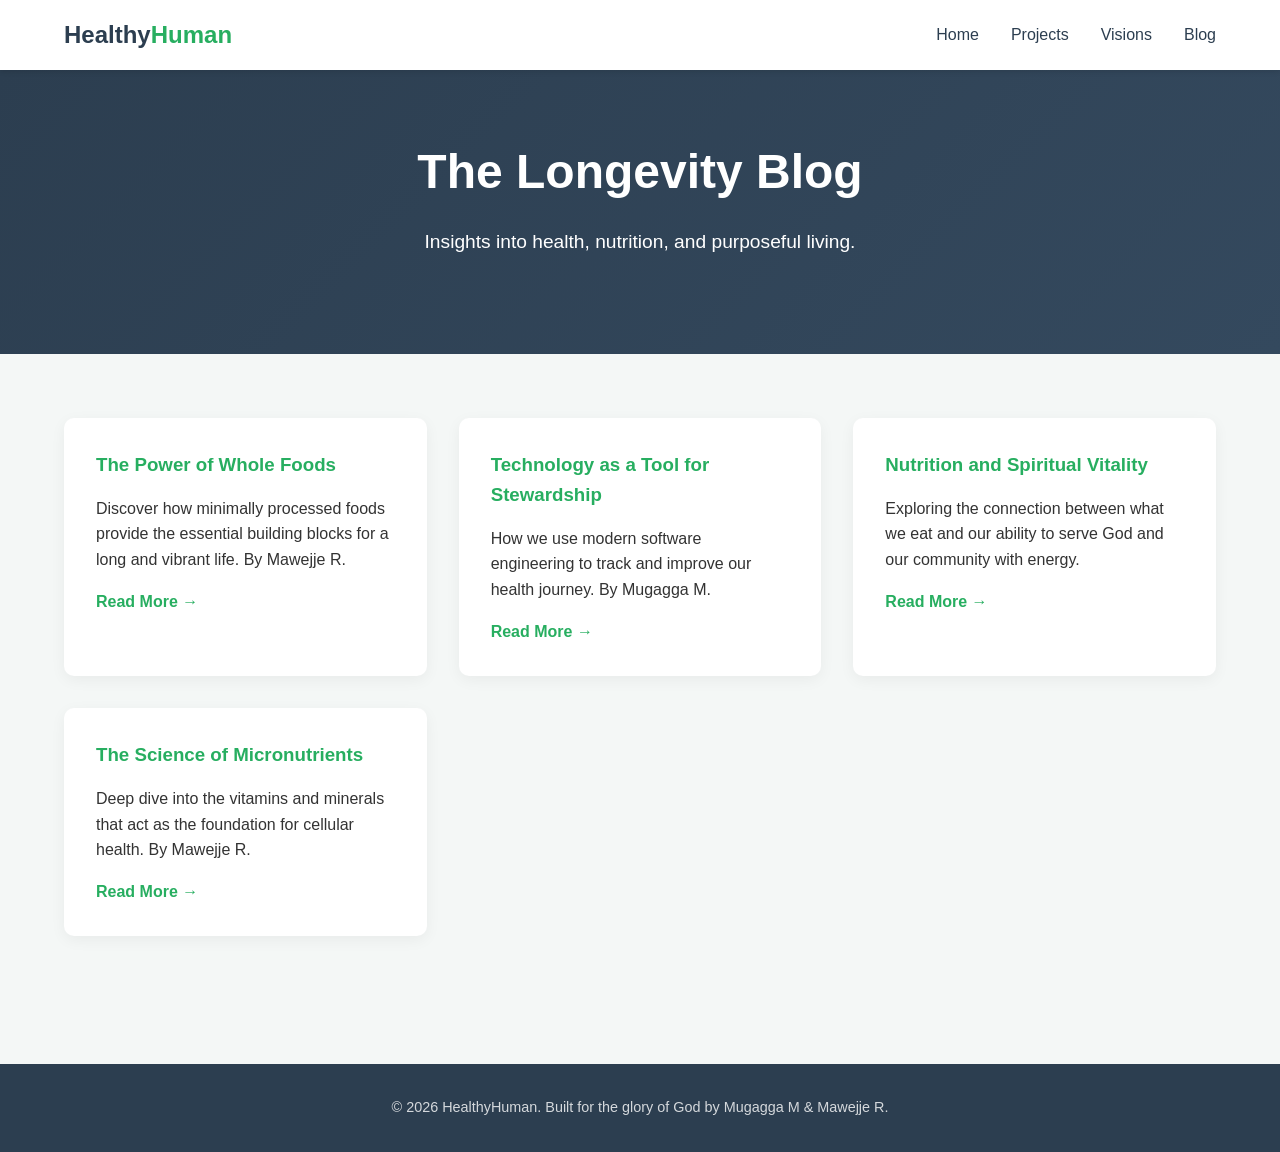
==== blog.html @ 06047023 "Initial rapid prototype: Home, Projects, Visions, and Blog pages" ====
<!DOCTYPE html>
<html lang="en">
<head>
    <meta charset="UTF-8">
    <meta name="viewport" content="width=device-width, initial-scale=1.0">
    <title>HealthyHuman | Blog</title>
    <link rel="stylesheet" href="style.css">
</head>
<body>
    <header>
        <div class="logo">Healthy<span>Human</span></div>
        <nav>
            <ul>
                <li><a href="index.html">Home</a></li>
                <li><a href="projects.html">Projects</a></li>
                <li><a href="visions.html">Visions</a></li>
                <li><a href="blog.html">Blog</a></li>
            </ul>
        </nav>
    </header>

    <main>
        <section class="hero">
            <h1>The Longevity Blog</h1>
            <p>Insights into health, nutrition, and purposeful living.</p>
        </section>

        <section id="blog-list">
            <div class="grid">
                <article class="card">
                    <h3>The Power of Whole Foods</h3>
                    <p>Discover how minimally processed foods provide the essential building blocks for a long and vibrant life. By Mawejje R.</p>
                    <a href="#" style="color: var(--accent-color); text-decoration: none; font-weight: bold; display: block; margin-top: 1rem;">Read More &rarr;</a>
                </article>
                <article class="card">
                    <h3>Technology as a Tool for Stewardship</h3>
                    <p>How we use modern software engineering to track and improve our health journey. By Mugagga M.</p>
                    <a href="#" style="color: var(--accent-color); text-decoration: none; font-weight: bold; display: block; margin-top: 1rem;">Read More &rarr;</a>
                </article>
                <article class="card">
                    <h3>Nutrition and Spiritual Vitality</h3>
                    <p>Exploring the connection between what we eat and our ability to serve God and our community with energy.</p>
                    <a href="#" style="color: var(--accent-color); text-decoration: none; font-weight: bold; display: block; margin-top: 1rem;">Read More &rarr;</a>
                </article>
                <article class="card">
                    <h3>The Science of Micronutrients</h3>
                    <p>Deep dive into the vitamins and minerals that act as the foundation for cellular health. By Mawejje R.</p>
                    <a href="#" style="color: var(--accent-color); text-decoration: none; font-weight: bold; display: block; margin-top: 1rem;">Read More &rarr;</a>
                </article>
            </div>
        </section>
    </main>

    <footer>
        <p>&copy; 2026 HealthyHuman. Built for the glory of God by Mugagga M & Mawejje R.</p>
    </footer>
</body>
</html>
---- style.css ----
:root {
    --primary-color: #2c3e50;
    --accent-color: #27ae60;
    --text-color: #333;
    --light-bg: #f4f7f6;
    --white: #ffffff;
    --font-main: 'Segoe UI', Tahoma, Geneva, Verdana, sans-serif;
}

* {
    margin: 0;
    padding: 0;
    box-sizing: border-box;
}

body {
    font-family: var(--font-main);
    line-height: 1.6;
    color: var(--text-color);
    background-color: var(--light-bg);
}

header {
    background-color: var(--white);
    padding: 1rem 5%;
    display: flex;
    justify-content: space-between;
    align-items: center;
    box-shadow: 0 2px 5px rgba(0,0,0,0.1);
    position: sticky;
    top: 0;
    z-index: 1000;
}

.logo {
    font-size: 1.5rem;
    font-weight: bold;
    color: var(--primary-color);
}

.logo span {
    color: var(--accent-color);
}

nav ul {
    display: flex;
    list-style: none;
}

nav ul li {
    margin-left: 2rem;
}

nav ul li a {
    text-decoration: none;
    color: var(--primary-color);
    font-weight: 500;
    transition: color 0.3s;
}

nav ul li a:hover {
    color: var(--accent-color);
}

.hero {
    padding: 4rem 5%;
    text-align: center;
    background: linear-gradient(135deg, #2c3e50 0%, #34495e 100%);
    color: var(--white);
}

.hero h1 {
    font-size: 3rem;
    margin-bottom: 1rem;
}

.hero p {
    font-size: 1.2rem;
    max-width: 800px;
    margin: 0 auto 2rem;
}

.btn {
    display: inline-block;
    padding: 0.8rem 2rem;
    background-color: var(--accent-color);
    color: var(--white);
    text-decoration: none;
    border-radius: 5px;
    transition: background 0.3s;
}

.btn:hover {
    background-color: #219150;
}

section {
    padding: 4rem 5%;
}

.section-title {
    text-align: center;
    margin-bottom: 3rem;
}

.section-title h2 {
    font-size: 2.5rem;
    color: var(--primary-color);
}

.section-title p {
    color: #666;
}

.grid {
    display: grid;
    grid-template-columns: repeat(auto-fit, minmax(300px, 1fr));
    gap: 2rem;
}

.card {
    background: var(--white);
    padding: 2rem;
    border-radius: 10px;
    box-shadow: 0 4px 15px rgba(0,0,0,0.05);
    transition: transform 0.3s;
}

.card:hover {
    transform: translateY(-5px);
}

.card h3 {
    margin-bottom: 1rem;
    color: var(--accent-color);
}

footer {
    background-color: var(--primary-color);
    color: var(--white);
    text-align: center;
    padding: 2rem 5%;
    margin-top: 4rem;
}

footer p {
    font-size: 0.9rem;
    opacity: 0.8;
}

@media (max-width: 768px) {
    header {
        flex-direction: column;
    }
    nav ul {
        margin-top: 1rem;
    }
    nav ul li {
        margin: 0 1rem;
    }
}
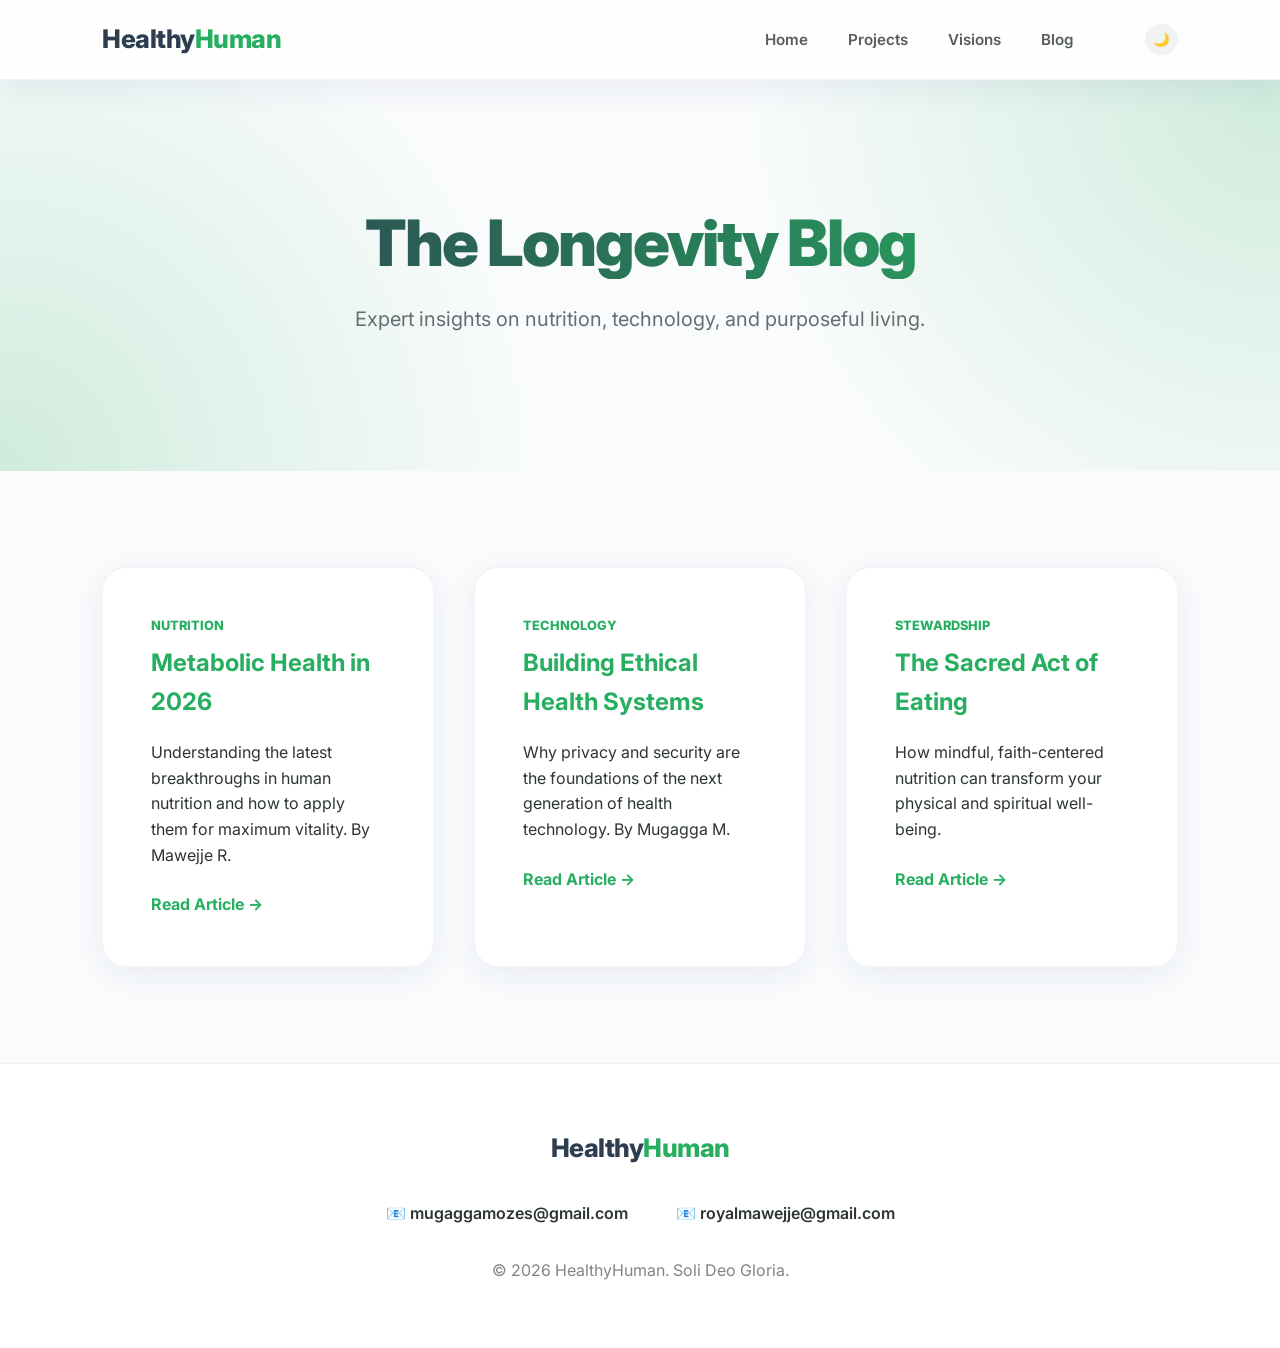
==== commit 1f56ae39: "Enhanced UI: Dark mode, glassmorphism, 2026 styling, and contact info" ====
--- a/blog.html
+++ b/blog.html
@@ -3,18 +3,20 @@
 <head>
     <meta charset="UTF-8">
     <meta name="viewport" content="width=device-width, initial-scale=1.0">
-    <title>HealthyHuman | Blog</title>
+    <title>HealthyHuman | Longevity Blog</title>
     <link rel="stylesheet" href="style.css">
+    <link href="https://fonts.googleapis.com/css2?family=Inter:wght@400;600;800&display=swap" rel="stylesheet">
 </head>
 <body>
     <header>
-        <div class="logo">Healthy<span>Human</span></div>
+        <a href="index.html" class="logo">Healthy<span>Human</span></a>
         <nav>
             <ul>
                 <li><a href="index.html">Home</a></li>
                 <li><a href="projects.html">Projects</a></li>
                 <li><a href="visions.html">Visions</a></li>
                 <li><a href="blog.html">Blog</a></li>
+                <li><button class="theme-toggle" aria-label="Toggle theme">🌙</button></li>
             </ul>
         </nav>
     </header>
@@ -22,37 +24,42 @@
     <main>
         <section class="hero">
             <h1>The Longevity Blog</h1>
-            <p>Insights into health, nutrition, and purposeful living.</p>
+            <p>Expert insights on nutrition, technology, and purposeful living.</p>
         </section>
 
         <section id="blog-list">
             <div class="grid">
                 <article class="card">
-                    <h3>The Power of Whole Foods</h3>
-                    <p>Discover how minimally processed foods provide the essential building blocks for a long and vibrant life. By Mawejje R.</p>
-                    <a href="#" style="color: var(--accent-color); text-decoration: none; font-weight: bold; display: block; margin-top: 1rem;">Read More &rarr;</a>
+                    <div style="font-size: 0.8rem; color: var(--accent); margin-bottom: 0.5rem; font-weight: 800; text-transform: uppercase;">Nutrition</div>
+                    <h3>Metabolic Health in 2026</h3>
+                    <p>Understanding the latest breakthroughs in human nutrition and how to apply them for maximum vitality. By Mawejje R.</p>
+                    <a href="#" style="color: var(--accent); text-decoration: none; font-weight: 700; display: inline-block; margin-top: 1.5rem;">Read Article &rarr;</a>
                 </article>
                 <article class="card">
-                    <h3>Technology as a Tool for Stewardship</h3>
-                    <p>How we use modern software engineering to track and improve our health journey. By Mugagga M.</p>
-                    <a href="#" style="color: var(--accent-color); text-decoration: none; font-weight: bold; display: block; margin-top: 1rem;">Read More &rarr;</a>
+                    <div style="font-size: 0.8rem; color: var(--accent); margin-bottom: 0.5rem; font-weight: 800; text-transform: uppercase;">Technology</div>
+                    <h3>Building Ethical Health Systems</h3>
+                    <p>Why privacy and security are the foundations of the next generation of health technology. By Mugagga M.</p>
+                    <a href="#" style="color: var(--accent); text-decoration: none; font-weight: 700; display: inline-block; margin-top: 1.5rem;">Read Article &rarr;</a>
                 </article>
                 <article class="card">
-                    <h3>Nutrition and Spiritual Vitality</h3>
-                    <p>Exploring the connection between what we eat and our ability to serve God and our community with energy.</p>
-                    <a href="#" style="color: var(--accent-color); text-decoration: none; font-weight: bold; display: block; margin-top: 1rem;">Read More &rarr;</a>
-                </article>
-                <article class="card">
-                    <h3>The Science of Micronutrients</h3>
-                    <p>Deep dive into the vitamins and minerals that act as the foundation for cellular health. By Mawejje R.</p>
-                    <a href="#" style="color: var(--accent-color); text-decoration: none; font-weight: bold; display: block; margin-top: 1rem;">Read More &rarr;</a>
+                    <div style="font-size: 0.8rem; color: var(--accent); margin-bottom: 0.5rem; font-weight: 800; text-transform: uppercase;">Stewardship</div>
+                    <h3>The Sacred Act of Eating</h3>
+                    <p>How mindful, faith-centered nutrition can transform your physical and spiritual well-being.</p>
+                    <a href="#" style="color: var(--accent); text-decoration: none; font-weight: 700; display: inline-block; margin-top: 1.5rem;">Read Article &rarr;</a>
                 </article>
             </div>
         </section>
     </main>
 
     <footer>
-        <p>&copy; 2026 HealthyHuman. Built for the glory of God by Mugagga M & Mawejje R.</p>
+        <div class="logo">Healthy<span>Human</span></div>
+        <div class="contact-info">
+            <a href="mailto:mugaggamozes@gmail.com" class="contact-link">📧 mugaggamozes@gmail.com</a>
+            <a href="mailto:royalmawejje@gmail.com" class="contact-link">📧 royalmawejje@gmail.com</a>
+        </div>
+        <p style="margin-top: 2rem; opacity: 0.6;">&copy; 2026 HealthyHuman. Soli Deo Gloria.</p>
     </footer>
+
+    <script src="script.js"></script>
 </body>
 </html>
--- a/style.css
+++ b/style.css
@@ -1,10 +1,31 @@
 :root {
-    --primary-color: #2c3e50;
-    --accent-color: #27ae60;
-    --text-color: #333;
-    --light-bg: #f4f7f6;
-    --white: #ffffff;
-    --font-main: 'Segoe UI', Tahoma, Geneva, Verdana, sans-serif;
+    /* Light Mode Palette */
+    --primary: #2c3e50;
+    --accent: #27ae60;
+    --accent-glow: rgba(39, 174, 96, 0.2);
+    --text: #2d3436;
+    --text-muted: #636e72;
+    --bg: #f9fbfc;
+    --card-bg: #ffffff;
+    --nav-bg: rgba(255, 255, 255, 0.8);
+    --border: rgba(0, 0, 0, 0.05);
+    --shadow: 0 8px 32px 0 rgba(31, 38, 135, 0.07);
+    --font-main: 'Inter', system-ui, -apple-system, sans-serif;
+    --transition: all 0.3s cubic-bezier(0.4, 0, 0.2, 1);
+}
+
+[data-theme="dark"] {
+    /* Dark Mode Palette - 2026 Aesthetic */
+    --primary: #ecf0f1;
+    --accent: #2ecc71;
+    --accent-glow: rgba(46, 204, 113, 0.2);
+    --text: #dfe6e9;
+    --text-muted: #b2bec3;
+    --bg: #0f172a;
+    --card-bg: #1e293b;
+    --nav-bg: rgba(15, 23, 42, 0.8);
+    --border: rgba(255, 255, 255, 0.05);
+    --shadow: 0 8px 32px 0 rgba(0, 0, 0, 0.3);
 }
 
 * {
@@ -13,149 +34,212 @@
     box-sizing: border-box;
 }
 
+html {
+    scroll-behavior: smooth;
+}
+
 body {
     font-family: var(--font-main);
     line-height: 1.6;
-    color: var(--text-color);
-    background-color: var(--light-bg);
-}
-
+    color: var(--text);
+    background-color: var(--bg);
+    transition: var(--transition);
+}
+
+/* Glassmorphism Header */
 header {
-    background-color: var(--white);
-    padding: 1rem 5%;
+    background-color: var(--nav-bg);
+    backdrop-filter: blur(12px);
+    -webkit-backdrop-filter: blur(12px);
+    padding: 1.2rem 8%;
     display: flex;
     justify-content: space-between;
     align-items: center;
-    box-shadow: 0 2px 5px rgba(0,0,0,0.1);
+    box-shadow: var(--shadow);
+    border-bottom: 1px solid var(--border);
     position: sticky;
     top: 0;
     z-index: 1000;
 }
 
 .logo {
-    font-size: 1.5rem;
-    font-weight: bold;
-    color: var(--primary-color);
+    font-size: 1.6rem;
+    font-weight: 800;
+    letter-spacing: -0.5px;
+    color: var(--primary);
+    text-decoration: none;
 }
 
 .logo span {
-    color: var(--accent-color);
-}
-
+    color: var(--accent);
+    position: relative;
+}
+
+/* Nav Improvements */
 nav ul {
     display: flex;
     list-style: none;
+    align-items: center;
 }
 
 nav ul li {
+    margin-left: 2.5rem;
+}
+
+nav ul li a {
+    text-decoration: none;
+    color: var(--text);
+    font-weight: 600;
+    font-size: 0.95rem;
+    transition: var(--transition);
+    opacity: 0.8;
+}
+
+nav ul li a:hover {
+    color: var(--accent);
+    opacity: 1;
+}
+
+/* Theme Toggle Button */
+.theme-toggle {
+    background: var(--border);
+    border: none;
+    padding: 0.5rem;
+    border-radius: 50%;
+    cursor: pointer;
+    display: flex;
+    align-items: center;
+    justify-content: center;
     margin-left: 2rem;
-}
-
-nav ul li a {
-    text-decoration: none;
-    color: var(--primary-color);
-    font-weight: 500;
-    transition: color 0.3s;
-}
-
-nav ul li a:hover {
-    color: var(--accent-color);
-}
-
+    color: var(--text);
+    transition: var(--transition);
+}
+
+.theme-toggle:hover {
+    background: var(--accent-glow);
+    color: var(--accent);
+}
+
+/* Hero Section Refinement */
 .hero {
-    padding: 4rem 5%;
+    padding: 8rem 8% 6rem;
     text-align: center;
-    background: linear-gradient(135deg, #2c3e50 0%, #34495e 100%);
-    color: var(--white);
+    background: radial-gradient(circle at top right, var(--accent-glow), transparent 40%),
+                radial-gradient(circle at bottom left, var(--accent-glow), transparent 40%);
 }
 
 .hero h1 {
-    font-size: 3rem;
-    margin-bottom: 1rem;
+    font-size: 4rem;
+    font-weight: 850;
+    line-height: 1.1;
+    margin-bottom: 1.5rem;
+    letter-spacing: -2px;
+    background: linear-gradient(to right, var(--primary), var(--accent));
+    -webkit-background-clip: text;
+    -webkit-text-fill-color: transparent;
 }
 
 .hero p {
-    font-size: 1.2rem;
-    max-width: 800px;
-    margin: 0 auto 2rem;
+    font-size: 1.25rem;
+    max-width: 700px;
+    margin: 0 auto 2.5rem;
+    color: var(--text-muted);
 }
 
 .btn {
     display: inline-block;
-    padding: 0.8rem 2rem;
-    background-color: var(--accent-color);
-    color: var(--white);
-    text-decoration: none;
-    border-radius: 5px;
-    transition: background 0.3s;
+    padding: 1rem 2.5rem;
+    background-color: var(--accent);
+    color: white;
+    text-decoration: none;
+    border-radius: 12px;
+    font-weight: 700;
+    box-shadow: 0 10px 20px -10px var(--accent);
+    transition: var(--transition);
 }
 
 .btn:hover {
-    background-color: #219150;
-}
-
+    transform: translateY(-2px);
+    box-shadow: 0 15px 30px -10px var(--accent);
+    filter: brightness(1.1);
+}
+
+/* Grid & Cards (Glassmorphism) */
 section {
-    padding: 4rem 5%;
+    padding: 6rem 8%;
 }
 
 .section-title {
-    text-align: center;
-    margin-bottom: 3rem;
+    margin-bottom: 4rem;
 }
 
 .section-title h2 {
-    font-size: 2.5rem;
-    color: var(--primary-color);
-}
-
-.section-title p {
-    color: #666;
+    font-size: 2.8rem;
+    font-weight: 800;
+    letter-spacing: -1px;
+    margin-bottom: 1rem;
 }
 
 .grid {
     display: grid;
-    grid-template-columns: repeat(auto-fit, minmax(300px, 1fr));
-    gap: 2rem;
+    grid-template-columns: repeat(auto-fit, minmax(320px, 1fr));
+    gap: 2.5rem;
 }
 
 .card {
-    background: var(--white);
-    padding: 2rem;
-    border-radius: 10px;
-    box-shadow: 0 4px 15px rgba(0,0,0,0.05);
-    transition: transform 0.3s;
+    background: var(--card-bg);
+    padding: 3rem;
+    border-radius: 24px;
+    border: 1px solid var(--border);
+    box-shadow: var(--shadow);
+    transition: var(--transition);
+    position: relative;
+    overflow: hidden;
 }
 
 .card:hover {
-    transform: translateY(-5px);
+    transform: translateY(-10px);
+    border-color: var(--accent);
 }
 
 .card h3 {
-    margin-bottom: 1rem;
-    color: var(--accent-color);
-}
-
+    font-size: 1.5rem;
+    margin-bottom: 1.2rem;
+    color: var(--accent);
+}
+
+/* Footer & Contact */
 footer {
-    background-color: var(--primary-color);
-    color: var(--white);
+    background-color: var(--card-bg);
+    border-top: 1px solid var(--border);
+    padding: 4rem 8%;
     text-align: center;
-    padding: 2rem 5%;
-    margin-top: 4rem;
-}
-
-footer p {
-    font-size: 0.9rem;
-    opacity: 0.8;
+}
+
+.contact-info {
+    margin: 2rem 0;
+    display: flex;
+    justify-content: center;
+    gap: 3rem;
+    flex-wrap: wrap;
+}
+
+.contact-link {
+    color: var(--text);
+    text-decoration: none;
+    font-weight: 600;
+    display: flex;
+    align-items: center;
+    gap: 0.5rem;
+    transition: var(--transition);
+}
+
+.contact-link:hover {
+    color: var(--accent);
 }
 
 @media (max-width: 768px) {
-    header {
-        flex-direction: column;
-    }
-    nav ul {
-        margin-top: 1rem;
-    }
-    nav ul li {
-        margin: 0 1rem;
-    }
-}
+    .hero h1 { font-size: 2.5rem; }
+    header { padding: 1rem 5%; }
+    nav ul li { margin-left: 1rem; }
+}
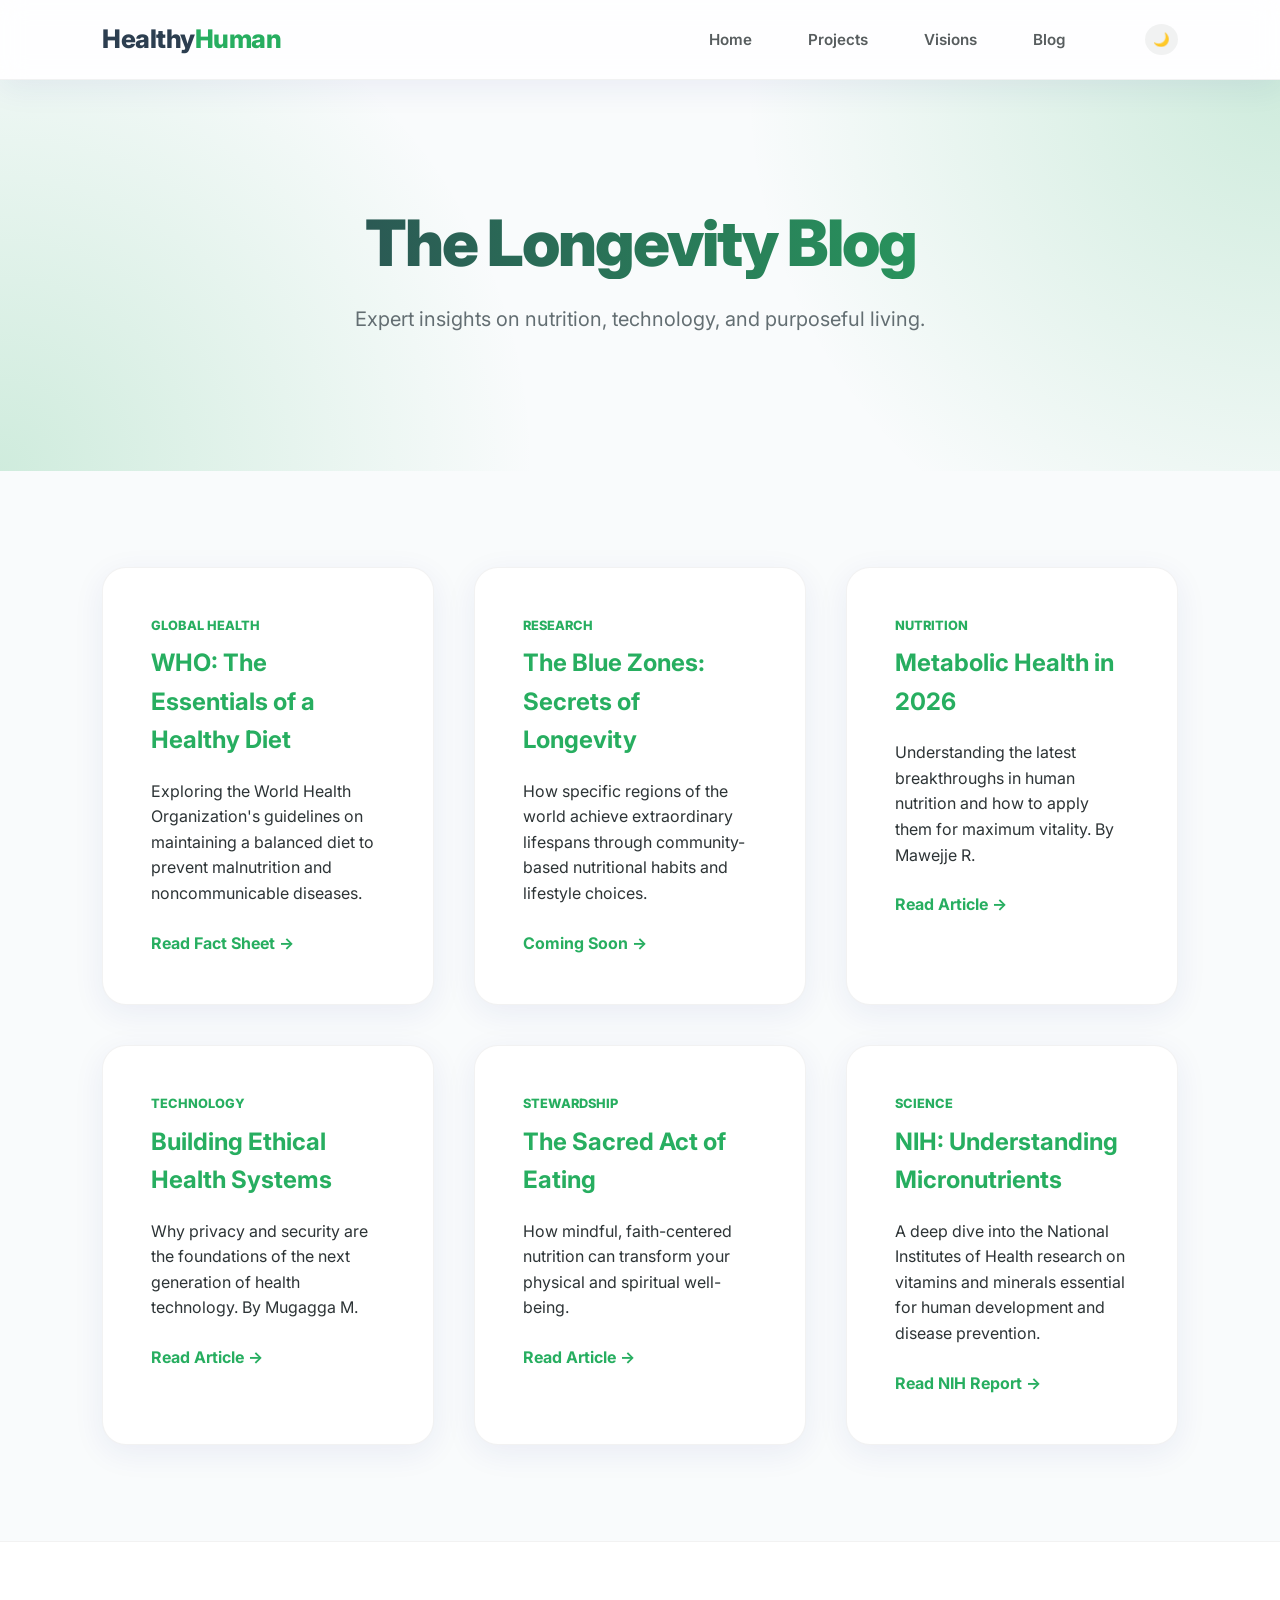
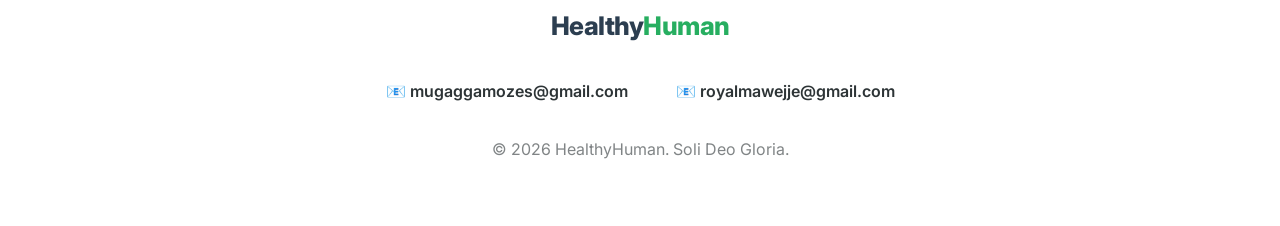
==== commit 32ed6d57: "Fix navigation, integrate Open Food Facts API, and expand blog content" ====
--- a/blog.html
+++ b/blog.html
@@ -30,6 +30,18 @@
         <section id="blog-list">
             <div class="grid">
                 <article class="card">
+                    <div style="font-size: 0.8rem; color: var(--accent); margin-bottom: 0.5rem; font-weight: 800; text-transform: uppercase;">Global Health</div>
+                    <h3>WHO: The Essentials of a Healthy Diet</h3>
+                    <p>Exploring the World Health Organization's guidelines on maintaining a balanced diet to prevent malnutrition and noncommunicable diseases.</p>
+                    <a href="https://www.who.int/news-room/fact-sheets/detail/healthy-diet" target="_blank" style="color: var(--accent); text-decoration: none; font-weight: 700; display: inline-block; margin-top: 1.5rem;">Read Fact Sheet &rarr;</a>
+                </article>
+                <article class="card">
+                    <div style="font-size: 0.8rem; color: var(--accent); margin-bottom: 0.5rem; font-weight: 800; text-transform: uppercase;">Research</div>
+                    <h3>The Blue Zones: Secrets of Longevity</h3>
+                    <p>How specific regions of the world achieve extraordinary lifespans through community-based nutritional habits and lifestyle choices.</p>
+                    <a href="#" style="color: var(--accent); text-decoration: none; font-weight: 700; display: inline-block; margin-top: 1.5rem;">Coming Soon &rarr;</a>
+                </article>
+                <article class="card">
                     <div style="font-size: 0.8rem; color: var(--accent); margin-bottom: 0.5rem; font-weight: 800; text-transform: uppercase;">Nutrition</div>
                     <h3>Metabolic Health in 2026</h3>
                     <p>Understanding the latest breakthroughs in human nutrition and how to apply them for maximum vitality. By Mawejje R.</p>
@@ -47,6 +59,12 @@
                     <p>How mindful, faith-centered nutrition can transform your physical and spiritual well-being.</p>
                     <a href="#" style="color: var(--accent); text-decoration: none; font-weight: 700; display: inline-block; margin-top: 1.5rem;">Read Article &rarr;</a>
                 </article>
+                <article class="card">
+                    <div style="font-size: 0.8rem; color: var(--accent); margin-bottom: 0.5rem; font-weight: 800; text-transform: uppercase;">Science</div>
+                    <h3>NIH: Understanding Micronutrients</h3>
+                    <p>A deep dive into the National Institutes of Health research on vitamins and minerals essential for human development and disease prevention.</p>
+                    <a href="https://www.nia.nih.gov/health/vitamins-and-minerals-older-adults" target="_blank" style="color: var(--accent); text-decoration: none; font-weight: 700; display: inline-block; margin-top: 1.5rem;">Read NIH Report &rarr;</a>
+                </article>
             </div>
         </section>
     </main>
--- a/style.css
+++ b/style.css
@@ -59,7 +59,8 @@
     border-bottom: 1px solid var(--border);
     position: sticky;
     top: 0;
-    z-index: 1000;
+    z-index: 9999; /* Maximize visibility */
+    pointer-events: auto;
 }
 
 .logo {
@@ -68,6 +69,7 @@
     letter-spacing: -0.5px;
     color: var(--primary);
     text-decoration: none;
+    z-index: 10000;
 }
 
 .logo span {
@@ -76,6 +78,10 @@
 }
 
 /* Nav Improvements */
+nav {
+    z-index: 10000;
+}
+
 nav ul {
     display: flex;
     list-style: none;
@@ -93,11 +99,14 @@
     font-size: 0.95rem;
     transition: var(--transition);
     opacity: 0.8;
+    padding: 0.5rem; /* Better hit target */
+    display: inline-block;
 }
 
 nav ul li a:hover {
     color: var(--accent);
     opacity: 1;
+    transform: translateY(-1px);
 }
 
 /* Theme Toggle Button */
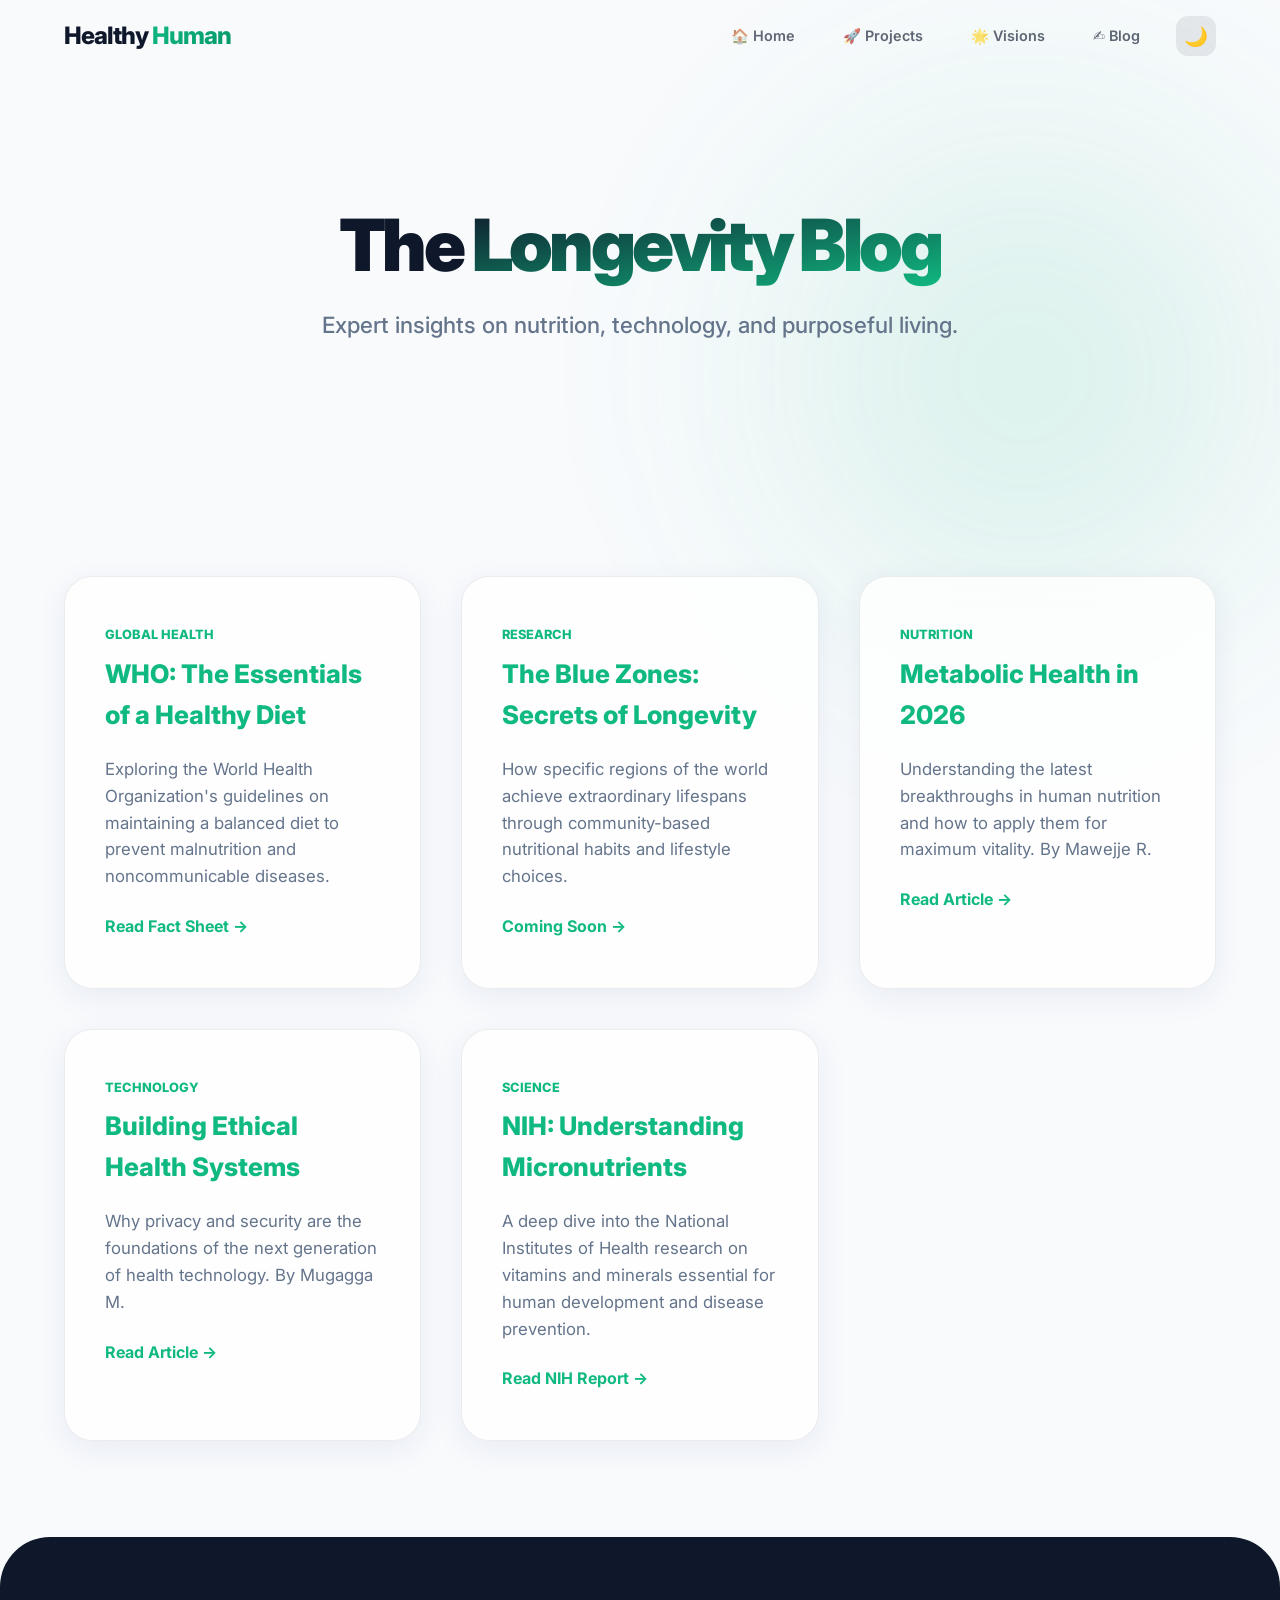
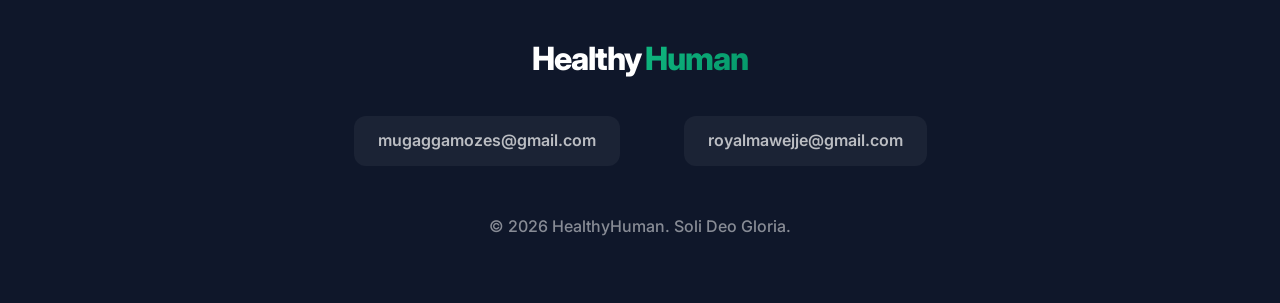
==== commit 4c9f05d2: "Restore and elevate high-end 2026 design with mobile responsiveness" ====
--- a/blog.html
+++ b/blog.html
@@ -8,14 +8,14 @@
     <link href="https://fonts.googleapis.com/css2?family=Inter:wght@400;600;800&display=swap" rel="stylesheet">
 </head>
 <body>
-    <header>
+    <header id="main-header">
         <a href="index.html" class="logo">Healthy<span>Human</span></a>
         <nav>
             <ul>
-                <li><a href="index.html">Home</a></li>
-                <li><a href="projects.html">Projects</a></li>
-                <li><a href="visions.html">Visions</a></li>
-                <li><a href="blog.html">Blog</a></li>
+                <li><a href="index.html">🏠 Home</a></li>
+                <li><a href="projects.html">🚀 Projects</a></li>
+                <li><a href="visions.html">🌟 Visions</a></li>
+                <li><a href="blog.html">✍️ Blog</a></li>
                 <li><button class="theme-toggle" aria-label="Toggle theme">🌙</button></li>
             </ul>
         </nav>
@@ -23,43 +23,37 @@
 
     <main>
         <section class="hero">
-            <h1>The Longevity Blog</h1>
+            <h1>The <span>Longevity Blog</span></h1>
             <p>Expert insights on nutrition, technology, and purposeful living.</p>
         </section>
 
         <section id="blog-list">
             <div class="grid">
-                <article class="card">
+                <article class="card glass">
                     <div style="font-size: 0.8rem; color: var(--accent); margin-bottom: 0.5rem; font-weight: 800; text-transform: uppercase;">Global Health</div>
                     <h3>WHO: The Essentials of a Healthy Diet</h3>
                     <p>Exploring the World Health Organization's guidelines on maintaining a balanced diet to prevent malnutrition and noncommunicable diseases.</p>
                     <a href="https://www.who.int/news-room/fact-sheets/detail/healthy-diet" target="_blank" style="color: var(--accent); text-decoration: none; font-weight: 700; display: inline-block; margin-top: 1.5rem;">Read Fact Sheet &rarr;</a>
                 </article>
-                <article class="card">
+                <article class="card glass">
                     <div style="font-size: 0.8rem; color: var(--accent); margin-bottom: 0.5rem; font-weight: 800; text-transform: uppercase;">Research</div>
                     <h3>The Blue Zones: Secrets of Longevity</h3>
                     <p>How specific regions of the world achieve extraordinary lifespans through community-based nutritional habits and lifestyle choices.</p>
                     <a href="#" style="color: var(--accent); text-decoration: none; font-weight: 700; display: inline-block; margin-top: 1.5rem;">Coming Soon &rarr;</a>
                 </article>
-                <article class="card">
+                <article class="card glass">
                     <div style="font-size: 0.8rem; color: var(--accent); margin-bottom: 0.5rem; font-weight: 800; text-transform: uppercase;">Nutrition</div>
                     <h3>Metabolic Health in 2026</h3>
                     <p>Understanding the latest breakthroughs in human nutrition and how to apply them for maximum vitality. By Mawejje R.</p>
                     <a href="#" style="color: var(--accent); text-decoration: none; font-weight: 700; display: inline-block; margin-top: 1.5rem;">Read Article &rarr;</a>
                 </article>
-                <article class="card">
+                <article class="card glass">
                     <div style="font-size: 0.8rem; color: var(--accent); margin-bottom: 0.5rem; font-weight: 800; text-transform: uppercase;">Technology</div>
                     <h3>Building Ethical Health Systems</h3>
                     <p>Why privacy and security are the foundations of the next generation of health technology. By Mugagga M.</p>
                     <a href="#" style="color: var(--accent); text-decoration: none; font-weight: 700; display: inline-block; margin-top: 1.5rem;">Read Article &rarr;</a>
                 </article>
-                <article class="card">
-                    <div style="font-size: 0.8rem; color: var(--accent); margin-bottom: 0.5rem; font-weight: 800; text-transform: uppercase;">Stewardship</div>
-                    <h3>The Sacred Act of Eating</h3>
-                    <p>How mindful, faith-centered nutrition can transform your physical and spiritual well-being.</p>
-                    <a href="#" style="color: var(--accent); text-decoration: none; font-weight: 700; display: inline-block; margin-top: 1.5rem;">Read Article &rarr;</a>
-                </article>
-                <article class="card">
+                <article class="card glass">
                     <div style="font-size: 0.8rem; color: var(--accent); margin-bottom: 0.5rem; font-weight: 800; text-transform: uppercase;">Science</div>
                     <h3>NIH: Understanding Micronutrients</h3>
                     <p>A deep dive into the National Institutes of Health research on vitamins and minerals essential for human development and disease prevention.</p>
@@ -70,12 +64,12 @@
     </main>
 
     <footer>
-        <div class="logo">Healthy<span>Human</span></div>
+        <a href="index.html" class="logo">Healthy<span>Human</span></a>
         <div class="contact-info">
-            <a href="mailto:mugaggamozes@gmail.com" class="contact-link">📧 mugaggamozes@gmail.com</a>
-            <a href="mailto:royalmawejje@gmail.com" class="contact-link">📧 royalmawejje@gmail.com</a>
+            <a href="mailto:mugaggamozes@gmail.com" class="contact-link">mugaggamozes@gmail.com</a>
+            <a href="mailto:royalmawejje@gmail.com" class="contact-link">royalmawejje@gmail.com</a>
         </div>
-        <p style="margin-top: 2rem; opacity: 0.6;">&copy; 2026 HealthyHuman. Soli Deo Gloria.</p>
+        <p style="opacity: 0.5; font-weight: 500;">&copy; 2026 HealthyHuman. Soli Deo Gloria.</p>
     </footer>
 
     <script src="script.js"></script>
--- a/style.css
+++ b/style.css
@@ -1,31 +1,36 @@
 :root {
-    /* Light Mode Palette */
-    --primary: #2c3e50;
-    --accent: #27ae60;
-    --accent-glow: rgba(39, 174, 96, 0.2);
-    --text: #2d3436;
-    --text-muted: #636e72;
-    --bg: #f9fbfc;
-    --card-bg: #ffffff;
-    --nav-bg: rgba(255, 255, 255, 0.8);
-    --border: rgba(0, 0, 0, 0.05);
-    --shadow: 0 8px 32px 0 rgba(31, 38, 135, 0.07);
+    /* High-End Palette */
+    --primary: #0f172a;
+    --accent: #10b981;
+    --accent-dark: #059669;
+    --accent-glow: rgba(16, 185, 129, 0.15);
+    --text: #1e293b;
+    --text-muted: #64748b;
+    --bg: #f8fafc;
+    --card-bg: rgba(255, 255, 255, 0.8);
+    --nav-bg: rgba(255, 255, 255, 0.7);
+    --border: rgba(15, 23, 42, 0.08);
+    --shadow-sm: 0 1px 2px 0 rgba(0, 0, 0, 0.05);
+    --shadow-md: 0 4px 6px -1px rgba(0, 0, 0, 0.1), 0 2px 4px -1px rgba(0, 0, 0, 0.06);
+    --shadow-lg: 0 20px 25px -5px rgba(0, 0, 0, 0.1), 0 10px 10px -5px rgba(0, 0, 0, 0.04);
+    --shadow-glass: 0 8px 32px 0 rgba(31, 38, 135, 0.07);
+    
     --font-main: 'Inter', system-ui, -apple-system, sans-serif;
-    --transition: all 0.3s cubic-bezier(0.4, 0, 0.2, 1);
+    --transition: all 0.4s cubic-bezier(0.4, 0, 0.2, 1);
 }
 
 [data-theme="dark"] {
-    /* Dark Mode Palette - 2026 Aesthetic */
-    --primary: #ecf0f1;
-    --accent: #2ecc71;
-    --accent-glow: rgba(46, 204, 113, 0.2);
-    --text: #dfe6e9;
-    --text-muted: #b2bec3;
-    --bg: #0f172a;
-    --card-bg: #1e293b;
-    --nav-bg: rgba(15, 23, 42, 0.8);
-    --border: rgba(255, 255, 255, 0.05);
-    --shadow: 0 8px 32px 0 rgba(0, 0, 0, 0.3);
+    --primary: #f8fafc;
+    --accent: #34d399;
+    --accent-dark: #10b981;
+    --accent-glow: rgba(52, 211, 153, 0.15);
+    --text: #f1f5f9;
+    --text-muted: #94a3b8;
+    --bg: #020617;
+    --card-bg: rgba(30, 41, 59, 0.7);
+    --nav-bg: rgba(2, 6, 23, 0.7);
+    --border: rgba(248, 250, 252, 0.1);
+    --shadow-glass: 0 8px 32px 0 rgba(0, 0, 0, 0.4);
 }
 
 * {
@@ -36,6 +41,7 @@
 
 html {
     scroll-behavior: smooth;
+    font-size: 16px;
 }
 
 body {
@@ -43,212 +49,366 @@
     line-height: 1.6;
     color: var(--text);
     background-color: var(--bg);
-    transition: var(--transition);
-}
-
-/* Glassmorphism Header */
+    transition: background-color 0.5s ease;
+    overflow-x: hidden;
+}
+
+/* Glassmorphism Utilities */
+.glass {
+    backdrop-filter: blur(16px);
+    -webkit-backdrop-filter: blur(16px);
+    background: var(--card-bg);
+    border: 1px solid var(--border);
+    box-shadow: var(--shadow-glass);
+}
+
+/* --- Header & Navigation --- */
 header {
-    background-color: var(--nav-bg);
-    backdrop-filter: blur(12px);
-    -webkit-backdrop-filter: blur(12px);
-    padding: 1.2rem 8%;
+    position: sticky;
+    top: 0;
+    width: 100%;
+    z-index: 1000;
+    padding: 1rem 5%;
     display: flex;
     justify-content: space-between;
     align-items: center;
-    box-shadow: var(--shadow);
+    transition: var(--transition);
+}
+
+header.scrolled {
+    padding: 0.75rem 5%;
+    background-color: var(--nav-bg);
+    backdrop-filter: blur(20px);
     border-bottom: 1px solid var(--border);
-    position: sticky;
-    top: 0;
-    z-index: 9999; /* Maximize visibility */
-    pointer-events: auto;
 }
 
 .logo {
-    font-size: 1.6rem;
+    font-size: 1.5rem;
     font-weight: 800;
-    letter-spacing: -0.5px;
+    letter-spacing: -1px;
     color: var(--primary);
     text-decoration: none;
-    z-index: 10000;
+    display: flex;
+    align-items: center;
+    gap: 0.25rem;
 }
 
 .logo span {
     color: var(--accent);
-    position: relative;
-}
-
-/* Nav Improvements */
-nav {
-    z-index: 10000;
+    background: linear-gradient(135deg, var(--accent), var(--accent-dark));
+    -webkit-background-clip: text;
+    -webkit-text-fill-color: transparent;
 }
 
 nav ul {
     display: flex;
     list-style: none;
     align-items: center;
-}
-
-nav ul li {
-    margin-left: 2.5rem;
+    gap: 1.5rem;
 }
 
 nav ul li a {
     text-decoration: none;
     color: var(--text);
     font-weight: 600;
-    font-size: 0.95rem;
-    transition: var(--transition);
-    opacity: 0.8;
-    padding: 0.5rem; /* Better hit target */
-    display: inline-block;
+    font-size: 0.9rem;
+    opacity: 0.7;
+    transition: var(--transition);
+    padding: 0.5rem 0.75rem;
+    border-radius: 8px;
 }
 
 nav ul li a:hover {
+    opacity: 1;
+    background: var(--accent-glow);
     color: var(--accent);
-    opacity: 1;
-    transform: translateY(-1px);
-}
-
-/* Theme Toggle Button */
+}
+
 .theme-toggle {
     background: var(--border);
     border: none;
-    padding: 0.5rem;
-    border-radius: 50%;
+    width: 40px;
+    height: 40px;
+    border-radius: 12px;
     cursor: pointer;
     display: flex;
     align-items: center;
     justify-content: center;
-    margin-left: 2rem;
+    font-size: 1.2rem;
+    transition: var(--transition);
     color: var(--text);
-    transition: var(--transition);
 }
 
 .theme-toggle:hover {
+    transform: rotate(15deg) scale(1.1);
+    background: var(--accent-glow);
+}
+
+/* --- Hero Section --- */
+.hero {
+    padding: clamp(6rem, 15vh, 10rem) 5% clamp(4rem, 10vh, 6rem);
+    text-align: center;
+    position: relative;
+}
+
+.hero::before {
+    content: '';
+    position: absolute;
+    top: -20%;
+    right: -10%;
+    width: 60vw;
+    height: 60vw;
+    background: radial-gradient(circle, var(--accent-glow) 0%, transparent 70%);
+    z-index: -1;
+    filter: blur(80px);
+}
+
+.hero h1 {
+    font-size: clamp(2.5rem, 8vw, 4.5rem);
+    font-weight: 900;
+    line-height: 1.05;
+    margin-bottom: 1.5rem;
+    letter-spacing: -0.05em;
+    color: var(--primary);
+}
+
+.hero h1 span {
+    background: linear-gradient(to bottom right, var(--primary), var(--accent));
+    -webkit-background-clip: text;
+    -webkit-text-fill-color: transparent;
+}
+
+.hero p {
+    font-size: clamp(1.1rem, 3vw, 1.4rem);
+    max-width: 800px;
+    margin: 0 auto 3rem;
+    color: var(--text-muted);
+    font-weight: 500;
+}
+
+.btn-group {
+    display: flex;
+    gap: 1rem;
+    justify-content: center;
+    flex-wrap: wrap;
+}
+
+.btn {
+    padding: 1rem 2.5rem;
+    border-radius: 14px;
+    text-decoration: none;
+    font-weight: 700;
+    font-size: 1rem;
+    transition: var(--transition);
+    display: inline-flex;
+    align-items: center;
+    gap: 0.5rem;
+}
+
+.btn-primary {
+    background: var(--accent);
+    color: white;
+    box-shadow: 0 10px 20px -5px var(--accent-glow);
+}
+
+.btn-primary:hover {
+    transform: translateY(-3px);
+    box-shadow: 0 15px 30px -5px var(--accent-glow);
+    filter: brightness(1.1);
+}
+
+.btn-secondary {
+    background: var(--border);
+    color: var(--text);
+}
+
+.btn-secondary:hover {
     background: var(--accent-glow);
     color: var(--accent);
-}
-
-/* Hero Section Refinement */
-.hero {
-    padding: 8rem 8% 6rem;
+    transform: translateY(-3px);
+}
+
+/* --- Content Sections --- */
+section {
+    padding: 6rem 5%;
+}
+
+.section-title {
     text-align: center;
-    background: radial-gradient(circle at top right, var(--accent-glow), transparent 40%),
-                radial-gradient(circle at bottom left, var(--accent-glow), transparent 40%);
-}
-
-.hero h1 {
-    font-size: 4rem;
+    margin-bottom: 5rem;
+}
+
+.section-title h2 {
+    font-size: clamp(2rem, 5vw, 3rem);
     font-weight: 850;
-    line-height: 1.1;
-    margin-bottom: 1.5rem;
-    letter-spacing: -2px;
-    background: linear-gradient(to right, var(--primary), var(--accent));
-    -webkit-background-clip: text;
-    -webkit-text-fill-color: transparent;
-}
-
-.hero p {
-    font-size: 1.25rem;
-    max-width: 700px;
-    margin: 0 auto 2.5rem;
+    letter-spacing: -0.03em;
+    margin-bottom: 1rem;
+    color: var(--primary);
+}
+
+.section-title p {
     color: var(--text-muted);
-}
-
-.btn {
-    display: inline-block;
-    padding: 1rem 2.5rem;
-    background-color: var(--accent);
-    color: white;
-    text-decoration: none;
-    border-radius: 12px;
-    font-weight: 700;
-    box-shadow: 0 10px 20px -10px var(--accent);
-    transition: var(--transition);
-}
-
-.btn:hover {
-    transform: translateY(-2px);
-    box-shadow: 0 15px 30px -10px var(--accent);
-    filter: brightness(1.1);
-}
-
-/* Grid & Cards (Glassmorphism) */
-section {
-    padding: 6rem 8%;
-}
-
-.section-title {
-    margin-bottom: 4rem;
-}
-
-.section-title h2 {
-    font-size: 2.8rem;
-    font-weight: 800;
-    letter-spacing: -1px;
-    margin-bottom: 1rem;
+    font-size: 1.1rem;
+    font-weight: 500;
 }
 
 .grid {
     display: grid;
-    grid-template-columns: repeat(auto-fit, minmax(320px, 1fr));
+    grid-template-columns: repeat(auto-fit, minmax(300px, 1fr));
     gap: 2.5rem;
 }
 
 .card {
-    background: var(--card-bg);
-    padding: 3rem;
-    border-radius: 24px;
-    border: 1px solid var(--border);
-    box-shadow: var(--shadow);
-    transition: var(--transition);
-    position: relative;
-    overflow: hidden;
+    padding: 3rem 2.5rem;
+    border-radius: 28px;
+    transition: var(--transition);
+    display: flex;
+    flex-direction: column;
+    height: 100%;
 }
 
 .card:hover {
-    transform: translateY(-10px);
+    transform: translateY(-12px) scale(1.02);
     border-color: var(--accent);
+    box-shadow: 0 30px 60px -12px rgba(0, 0, 0, 0.15);
 }
 
 .card h3 {
-    font-size: 1.5rem;
-    margin-bottom: 1.2rem;
+    font-size: 1.6rem;
+    font-weight: 800;
+    margin-bottom: 1.25rem;
     color: var(--accent);
 }
 
-/* Footer & Contact */
+.card p {
+    color: var(--text-muted);
+    font-size: 1.05rem;
+}
+
+/* --- Nutrition Search Special Design --- */
+#nutrition-search .card {
+    max-width: 800px;
+    margin: 0 auto;
+    background: linear-gradient(135deg, var(--card-bg), var(--bg));
+}
+
+.search-container {
+    display: flex;
+    gap: 1rem;
+    background: var(--bg);
+    padding: 0.5rem;
+    border-radius: 18px;
+    border: 2px solid var(--border);
+    transition: var(--transition);
+}
+
+.search-container:focus-within {
+    border-color: var(--accent);
+    box-shadow: 0 0 0 4px var(--accent-glow);
+}
+
+.search-container input {
+    flex: 1;
+    background: transparent;
+    border: none;
+    padding: 0.75rem 1rem;
+    color: var(--text);
+    font-size: 1rem;
+    font-weight: 500;
+    outline: none;
+}
+
+/* --- Footer --- */
 footer {
-    background-color: var(--card-bg);
-    border-top: 1px solid var(--border);
-    padding: 4rem 8%;
+    padding: 6rem 5% 4rem;
+    background: var(--primary);
+    color: white;
+    border-radius: 50px 50px 0 0;
     text-align: center;
 }
 
+footer .logo { color: white; justify-content: center; margin-bottom: 2rem; font-size: 2rem; }
+
 .contact-info {
-    margin: 2rem 0;
     display: flex;
     justify-content: center;
-    gap: 3rem;
+    gap: clamp(1rem, 5vw, 4rem);
     flex-wrap: wrap;
+    margin-bottom: 3rem;
 }
 
 .contact-link {
-    color: var(--text);
+    color: rgba(255, 255, 255, 0.7);
     text-decoration: none;
     font-weight: 600;
-    display: flex;
-    align-items: center;
-    gap: 0.5rem;
+    padding: 0.75rem 1.5rem;
+    border-radius: 12px;
+    background: rgba(255, 255, 255, 0.05);
     transition: var(--transition);
 }
 
 .contact-link:hover {
     color: var(--accent);
-}
-
+    background: rgba(255, 255, 255, 0.1);
+}
+
+/* --- Mobile Responsiveness --- */
 @media (max-width: 768px) {
-    .hero h1 { font-size: 2.5rem; }
-    header { padding: 1rem 5%; }
-    nav ul li { margin-left: 1rem; }
-}
+    header {
+        flex-direction: row;
+        justify-content: space-between;
+        padding: 1rem 5%;
+    }
+
+    nav {
+        position: fixed;
+        bottom: 2rem;
+        left: 5%;
+        right: 5%;
+        background: var(--nav-bg);
+        backdrop-filter: blur(20px);
+        padding: 0.75rem;
+        border-radius: 20px;
+        border: 1px solid var(--border);
+        box-shadow: var(--shadow-lg);
+        display: flex;
+        justify-content: center;
+    }
+
+    nav ul {
+        gap: 0.5rem;
+        width: 100%;
+        justify-content: space-around;
+    }
+
+    nav ul li a {
+        font-size: 0.75rem;
+        padding: 0.5rem;
+        display: flex;
+        flex-direction: column;
+        align-items: center;
+    }
+
+    .hero h1 {
+        margin-top: 2rem;
+    }
+
+    .btn {
+        width: 100%;
+        justify-content: center;
+    }
+
+    .search-container {
+        flex-direction: column;
+        background: transparent;
+        border: none;
+        padding: 0;
+    }
+
+    .search-container input {
+        background: var(--bg);
+        border: 2px solid var(--border);
+        border-radius: 14px;
+        width: 100%;
+    }
+}
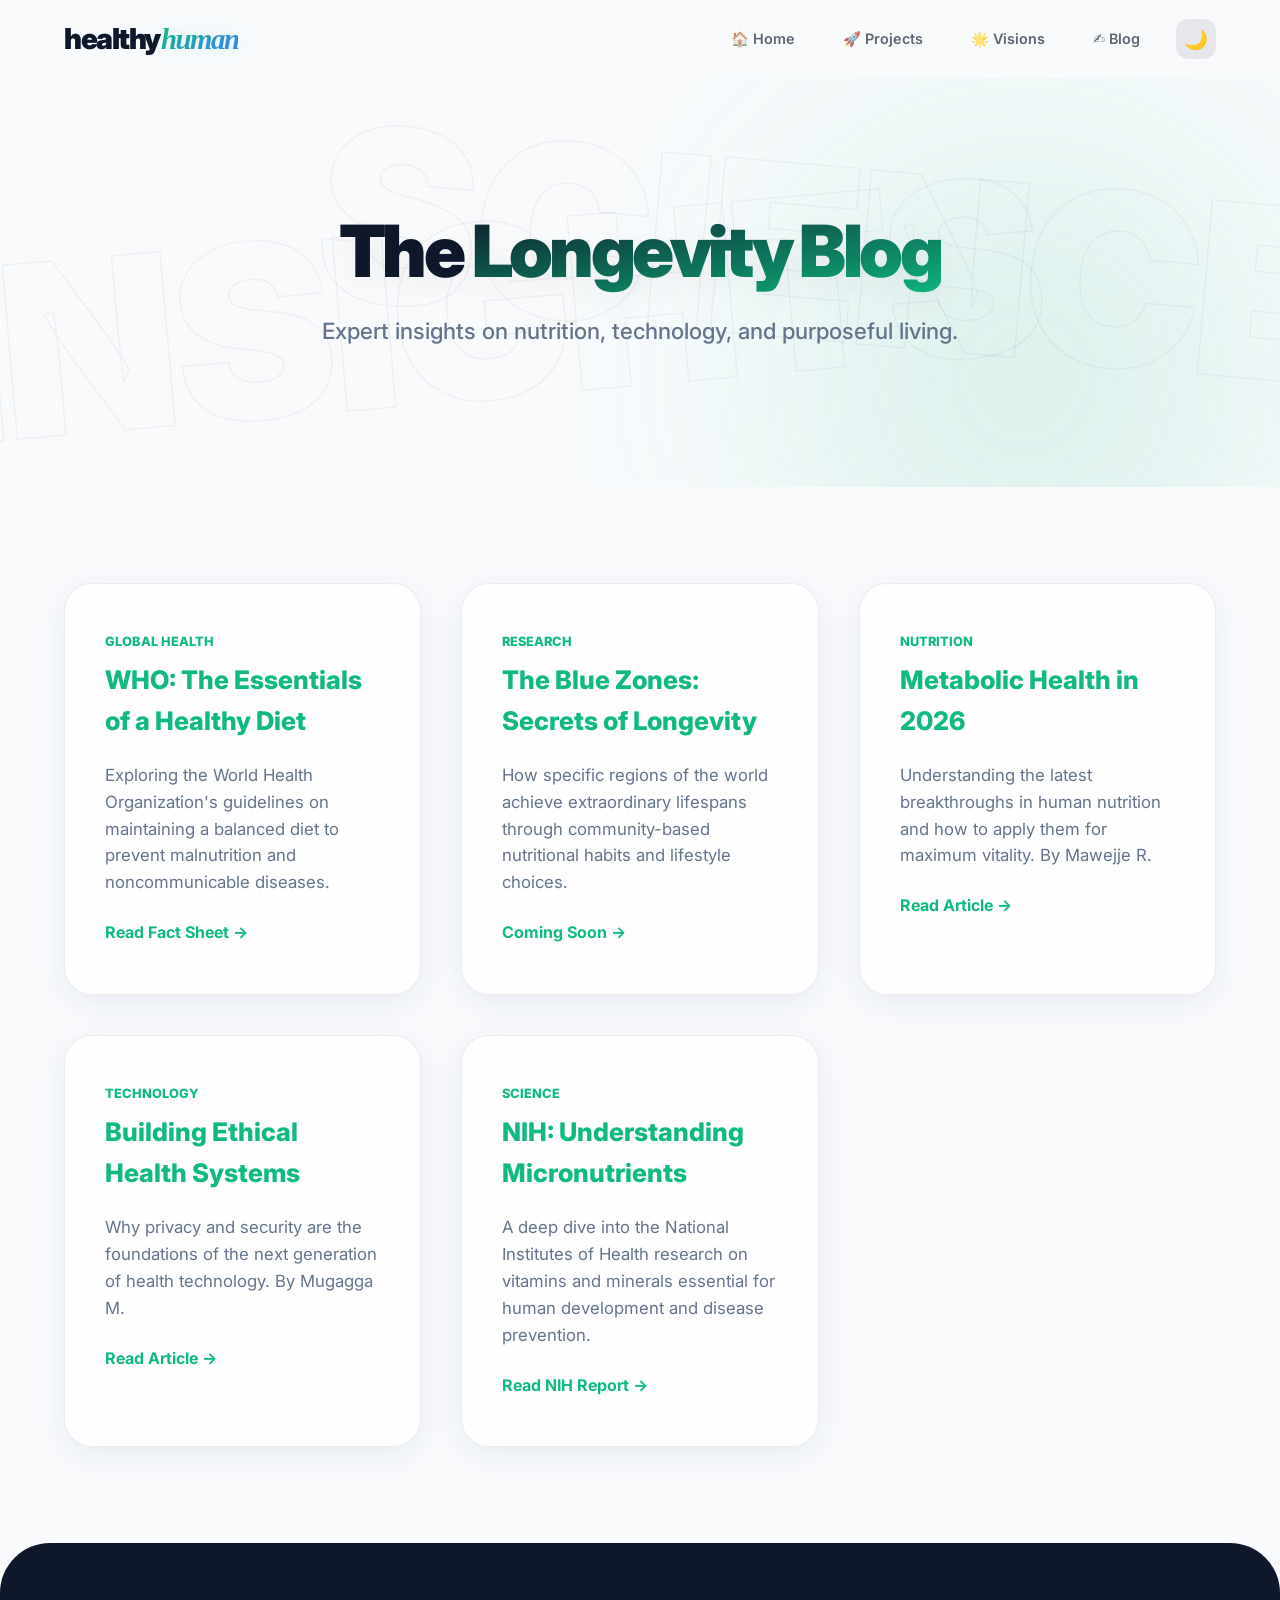
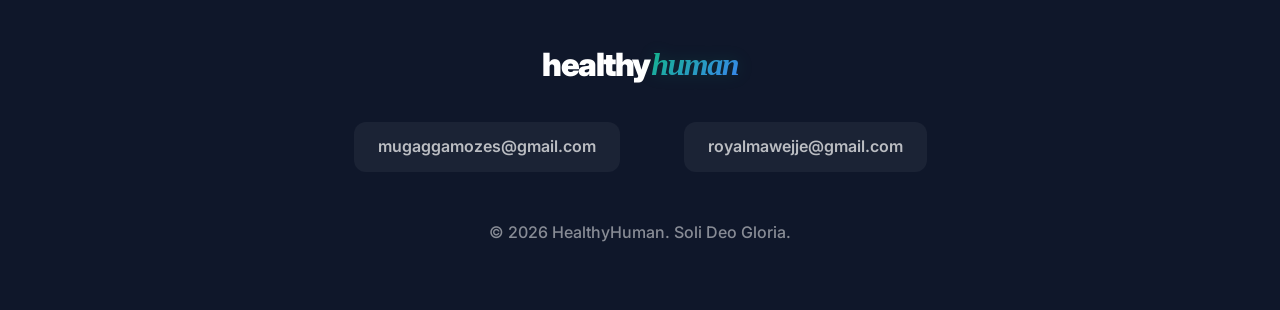
==== commit 1f7813d6: "Elevate branding with modern word art and artistic typography" ====
--- a/blog.html
+++ b/blog.html
@@ -23,6 +23,8 @@
 
     <main>
         <section class="hero">
+            <div class="bg-word-art" style="top: 10%; left: -5%; transform: rotate(-5deg);">Insights</div>
+            <div class="bg-word-art" style="bottom: 10%; right: -5%; transform: rotate(5deg);">Science</div>
             <h1>The <span>Longevity Blog</span></h1>
             <p>Expert insights on nutrition, technology, and purposeful living.</p>
         </section>
--- a/style.css
+++ b/style.css
@@ -83,21 +83,34 @@
 }
 
 .logo {
-    font-size: 1.5rem;
-    font-weight: 800;
-    letter-spacing: -1px;
+    font-size: 1.8rem;
+    font-weight: 900;
+    letter-spacing: -1.5px;
     color: var(--primary);
     text-decoration: none;
     display: flex;
     align-items: center;
-    gap: 0.25rem;
+    gap: 0.1rem;
+    text-transform: lowercase;
+    transition: var(--transition);
+    position: relative;
 }
 
 .logo span {
     color: var(--accent);
-    background: linear-gradient(135deg, var(--accent), var(--accent-dark));
+    background: linear-gradient(135deg, var(--accent) 0%, #3b82f6 100%);
     -webkit-background-clip: text;
     -webkit-text-fill-color: transparent;
+    filter: drop-shadow(0 0 8px var(--accent-glow));
+    font-style: italic;
+    font-family: serif;
+    display: inline-block;
+    animation: logoFloat 4s ease-in-out infinite;
+}
+
+@keyframes logoFloat {
+    0%, 100% { transform: translateY(0) rotate(0); }
+    50% { transform: translateY(-3px) rotate(1deg); }
 }
 
 nav ul {
@@ -144,11 +157,28 @@
     background: var(--accent-glow);
 }
 
+/* Decorative Background Word Art */
+.bg-word-art {
+    position: absolute;
+    font-size: clamp(5rem, 20vw, 15rem);
+    font-weight: 900;
+    color: var(--primary);
+    opacity: 0.04;
+    z-index: -1;
+    pointer-events: none;
+    white-space: nowrap;
+    text-transform: uppercase;
+    -webkit-text-stroke: 1.5px var(--primary);
+    -webkit-text-fill-color: transparent;
+    letter-spacing: -5px;
+}
+
 /* --- Hero Section --- */
 .hero {
     padding: clamp(6rem, 15vh, 10rem) 5% clamp(4rem, 10vh, 6rem);
     text-align: center;
     position: relative;
+    overflow: hidden; /* Prevent word art from spilling */
 }
 
 .hero::before {
@@ -170,6 +200,7 @@
     margin-bottom: 1.5rem;
     letter-spacing: -0.05em;
     color: var(--primary);
+    text-shadow: 0 10px 30px rgba(0,0,0,0.05);
 }
 
 .hero h1 span {
